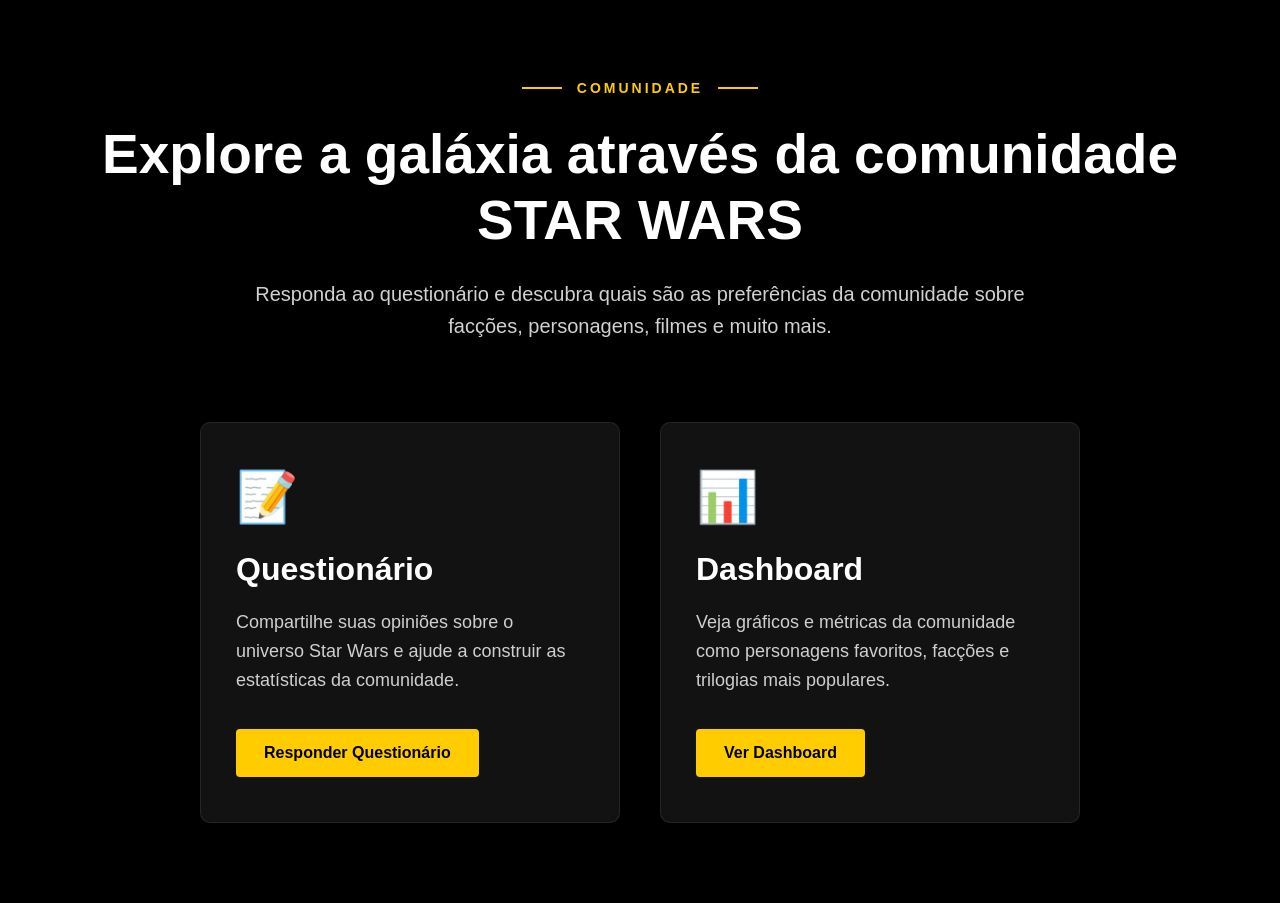
==== public/comunidade.html @ 6f96224c "alteração de repositório e adição de páginas" ====
<!DOCTYPE html>
<html lang="pt-br">

<head>
    <meta charset="UTF-8">
    <meta name="viewport" content="width=device-width, initial-scale=1.0">
    <title>Comunidade Star Wars</title>

    <link rel="stylesheet" href="css/comunidade.css">
</head>

<body>

    <div class="comunidade">

        <div class="overlay"></div>

        <div class="conteudo-comunidade">

            <div class="titulo-comunidade">

                <div class="topico-comunidade">COMUNIDADE</div>

                <h1>Explore a galáxia através da comunidade STAR WARS</h1>

                <p>
                    Responda ao questionário e descubra quais são as preferências
                    da comunidade sobre facções, personagens, filmes e muito mais.
                </p>

            </div>

            <div class="cards-comunidade">

                <!-- CARD QUESTIONÁRIO -->

                <div class="card-comunidade">

                    <div class="icone-card">📝</div>

                    <h2>Questionário</h2>

                    <p>
                        Compartilhe suas opiniões sobre o universo Star Wars
                        e ajude a construir as estatísticas da comunidade.
                    </p>

                    <a href="questionario.html">Responder Questionário</a>

                </div>

                <!-- CARD DASHBOARD -->

                <div class="card-comunidade">

                    <div class="icone-card">📊</div>

                    <h2>Dashboard</h2>

                    <p>
                        Veja gráficos e métricas da comunidade como
                        personagens favoritos, facções e trilogias mais populares.
                    </p>

                    <a href="dashboard.html">Ver Dashboard</a>

                </div>

            </div>

        </div>

    </div>

</body>

</html>
---- public/css/comunidade.css ----
*{
    margin: 0;
    padding: 0;
    box-sizing: border-box;
}

body{
    font-family: Arial, Helvetica, sans-serif;
    background-color: black;
    overflow-x: hidden;
}

.comunidade{
    width: 100%;
    min-height: 100vh;
    background-size: cover;
    background-position: center;
    position: relative;
    display: flex;
    align-items: center;
    justify-content: center;
    padding: 80px 40px;
}

.overlay{
    width: 100%;
    height: 100%;
    background: rgba(0,0,0,0.75);
    position: absolute;
    top: 0;
    left: 0;
}

.conteudo-comunidade{
    width: 100%;
    max-width: 1200px;
    position: relative;
    z-index: 2;
    color: white;
}

.titulo-comunidade{
    text-align: center;
    margin-bottom: 80px;
}

.topico-comunidade{
    color: #ffcc00;
    font-size: 14px;
    font-weight: bold;
    letter-spacing: 3px;
    display: flex;
    align-items: center;
    justify-content: center;
    margin-bottom: 25px;
}

.topico-comunidade::before,
.topico-comunidade::after{
    content: "";
    width: 40px;
    height: 2px;
    background-color: #ffcc00;
    margin: 0 15px;
}

.titulo-comunidade h1{
    font-size: 55px;
    margin-bottom: 25px;
    line-height: 1.2;
}

.titulo-comunidade p{
    max-width: 800px;
    margin: 0 auto;
    font-size: 20px;
    line-height: 1.6;
    color: #d1d1d1;
}

.cards-comunidade{
    display: flex;
    justify-content: center;
    gap: 40px;
    flex-wrap: wrap;
}

.card-comunidade{
    width: 420px;
    background-color: rgba(20,20,20,0.95);
    border: 1px solid rgba(255,255,255,0.08);
    border-radius: 10px;
    padding: 45px 35px;
    transition: 0.4s ease;
}

.card-comunidade:hover{
    transform: translateY(-10px);
    border-color: #ffcc00;
    box-shadow: 0 0 25px rgba(255, 204, 0, 0.2);
}

.icone-card{
    font-size: 50px;
    margin-bottom: 25px;
}

.card-comunidade h2{
    font-size: 32px;
    margin-bottom: 20px;
}

.card-comunidade p{
    color: #cfcfcf;
    font-size: 18px;
    line-height: 1.6;
    margin-bottom: 35px;
}

.card-comunidade a{
    display: inline-block;
    background-color: #ffcc00;
    color: black;
    text-decoration: none;
    font-weight: bold;
    padding: 15px 28px;
    border-radius: 4px;
    transition: 0.3s;
}

.card-comunidade a:hover{
    background-color: white;
}
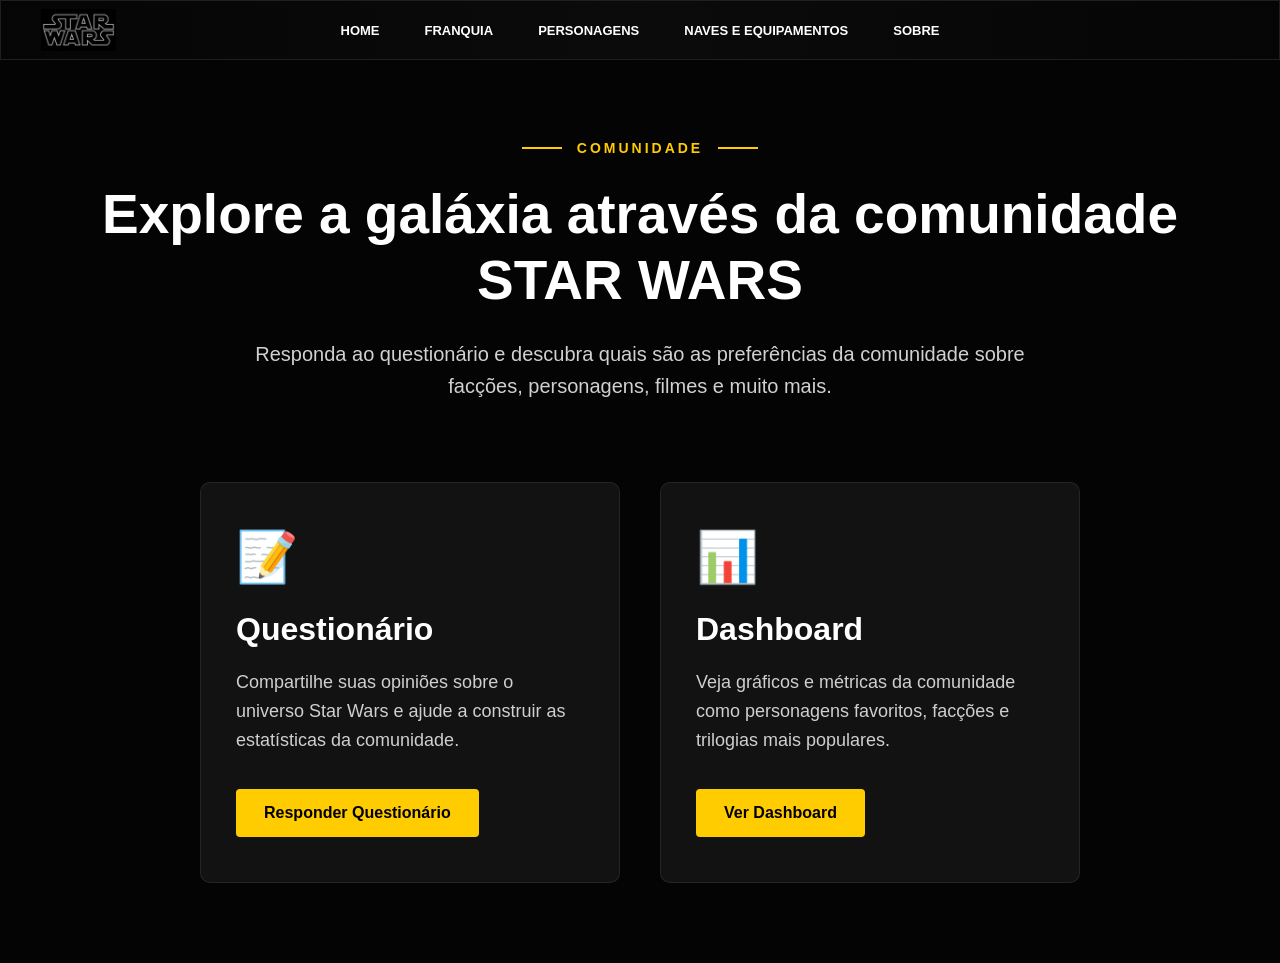
==== commit 6b7040e1: "modificações na página de comunidade" ====
--- a/public/comunidade.html
+++ b/public/comunidade.html
@@ -10,6 +10,20 @@
 </head>
 
 <body>
+
+     <header class="header">
+        <div class="logo">
+            <img src="assets/img/logo/logo preta.png" alt="Logo Star Wars">
+        </div>
+
+        <nav class="menu">
+            <a href="index.html">HOME</a>
+            <a href="franquia.html">FRANQUIA</a>
+            <a href="personagens.html">PERSONAGENS</a>
+            <a href="naves_equipamentos.html">NAVES E EQUIPAMENTOS</a>
+            <a href="sobre.html">SOBRE</a>
+        </nav>
+    </header>
 
     <div class="comunidade">
 
--- a/public/css/comunidade.css
+++ b/public/css/comunidade.css
@@ -2,13 +2,81 @@
     margin: 0;
     padding: 0;
     box-sizing: border-box;
+    font-family: Arial, Helvetica, sans-serif;
 }
 
 body{
-    font-family: Arial, Helvetica, sans-serif;
-    background-color: black;
-    overflow-x: hidden;
-}
+    background-color: #111111;
+    margin: 0;
+}
+
+/* HEADER */
+
+.header{
+    width: 100%;
+    height: 60px;
+
+    background: linear-gradient(
+        90deg,
+        #050505,
+        #0b0b0b,
+        #050505
+    );
+
+    border: 1px solid #1f1f1f;
+
+    display: flex;
+    align-items: center;
+
+    padding: 0 40px;
+
+    position: relative;
+}
+
+/* LOGO */
+
+.logo{
+    height: 100%;
+
+    display: flex;
+    align-items: center;
+}
+
+.logo img{
+    height: 42px;
+    width: auto;
+
+    display: block;
+}
+
+/* MENU */
+
+.menu{
+    display: flex;
+    align-items: center;
+    gap: 45px;
+
+    position: absolute;
+
+    left: 50%;
+
+    transform: translateX(-50%);
+}
+
+.menu a{
+    color: white;
+    text-decoration: none;
+
+    font-size: 13px;
+    font-weight: 600;
+
+    transition: 0.3s;
+}
+
+.menu a:hover{
+    color: #f0c94d;
+}
+
 
 .comunidade{
     width: 100%;
@@ -130,4 +198,4 @@
 
 .card-comunidade a:hover{
     background-color: white;
-}+}
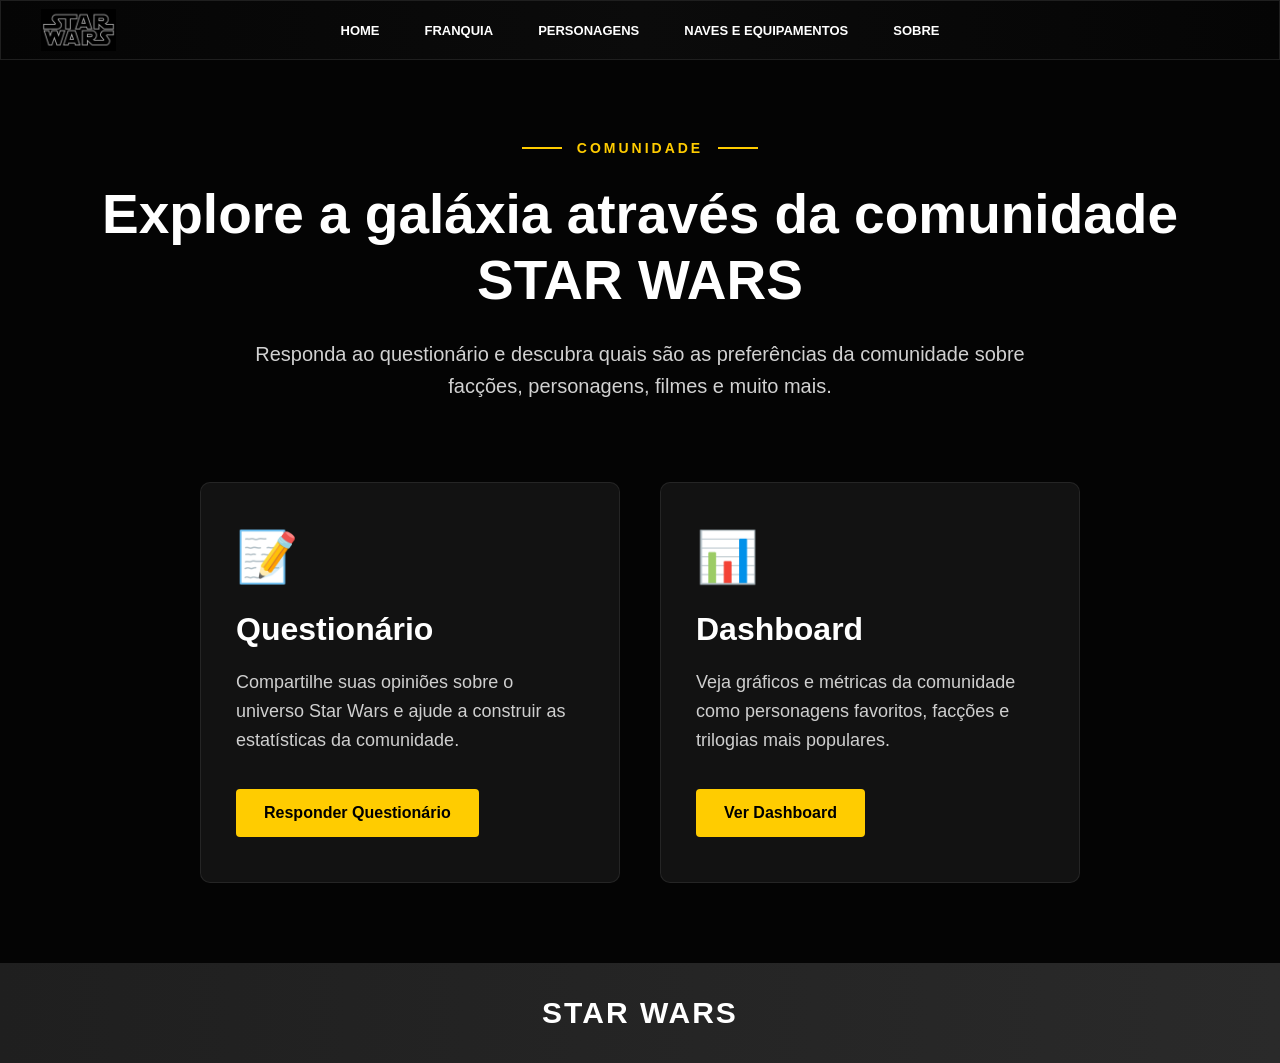
==== commit 4fb702ba: "inclusão do footer nas páginas que faltavam" ====
--- a/public/comunidade.html
+++ b/public/comunidade.html
@@ -86,6 +86,14 @@
 
     </div>
 
+    <footer class="footer">
+
+            <div class="footer-container">
+                <h1>STAR WARS</h1>
+            </div>
+
+        </footer>
+
 </body>
 
 </html>
--- a/public/css/comunidade.css
+++ b/public/css/comunidade.css
@@ -199,3 +199,32 @@
 .card-comunidade a:hover{
     background-color: white;
 }
+
+.footer{
+    width: 100%;
+    background-color: #000;
+}
+
+/* ===== CONTAINER ===== */
+
+.footer-container{
+    width: 100%;
+    height: 100px;
+
+    background: linear-gradient(to right, #1f1f1f, #2a2a2a);
+
+    display: flex;
+    align-items: center;
+    justify-content: center;
+}
+
+/* ===== TEXTO ===== */
+
+.footer-container h1{
+    color: white;
+
+    font-size: 30px;
+    font-family: Arial, Helvetica, sans-serif;
+
+    letter-spacing: 2px;
+}
